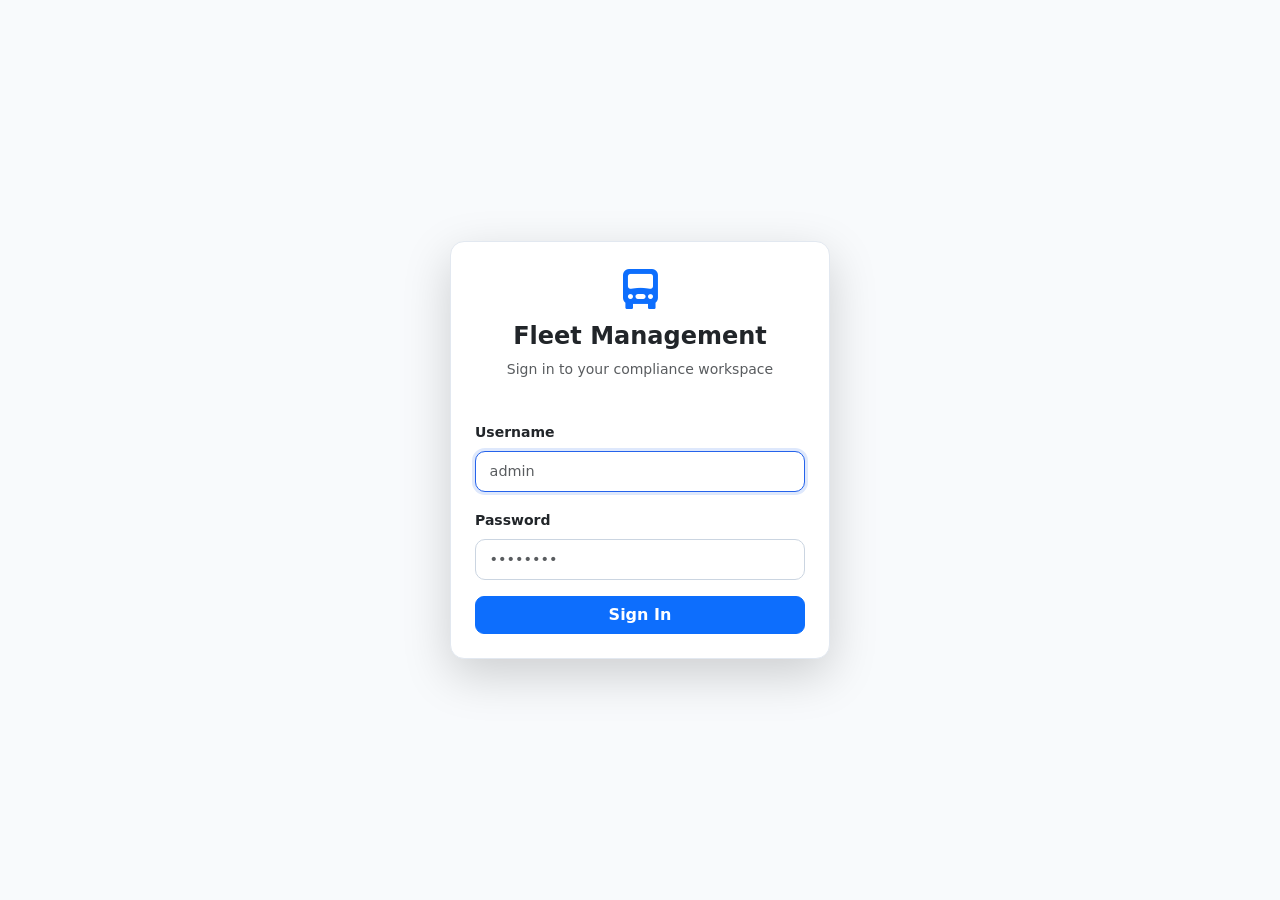
==== customers.html @ b3a47604 "update" ====
<!DOCTYPE html>
<html lang="en">
<head>
  <meta charset="UTF-8" />
  <meta name="viewport" content="width=device-width, initial-scale=1.0" />
  <title>Customer Directory - FleetERP</title>
  
  <!-- Bootstrap 5 CSS -->
  <link href="https://cdn.jsdelivr.net/npm/bootstrap@5.3.3/dist/css/bootstrap.min.css" rel="stylesheet" />
  <!-- Bootstrap Icons -->
  <link rel="stylesheet" href="https://cdn.jsdelivr.net/npm/bootstrap-icons@1.11.3/font/bootstrap-icons.min.css" />
  <!-- DataTables Bootstrap 5 CSS -->
  <link rel="stylesheet" href="https://cdn.datatables.net/2.1.8/css/dataTables.bootstrap5.min.css" />
  <!-- Global CSS -->
  <link rel="stylesheet" href="css/style.css" />
  <!-- Dedicated Customer Module CSS -->
  <link rel="stylesheet" href="css/customers.css" />
</head>
<body class="bg-light">

  <!-- Toast Notification Container -->
  <div class="toast-container position-fixed bottom-0 end-0 p-3" style="z-index: 1100;">
    <div id="liveToast" class="toast align-items-center text-white border-0" role="alert" aria-live="assertive" aria-atomic="true">
      <div class="d-flex">
        <div class="toast-body" id="toastMessage"></div>
        <button type="button" class="btn-close btn-close-white me-2 m-auto" data-bs-dismiss="toast" aria-label="Close"></button>
      </div>
    </div>
  </div>

  <!-- Top Navigation Bar -->
  <nav class="navbar navbar-expand-lg navbar-dark bg-dark sticky-top shadow-sm px-3">
    <div class="container-fluid">
      <a class="navbar-brand fw-bold d-flex align-items-center" href="dashboard.html">
        <i class="bi bi-truck text-primary fs-4 me-2"></i>FleetERP
      </a>
      
      <button class="navbar-toggler" type="button" data-bs-toggle="collapse" data-bs-target="#topNav" aria-controls="topNav" aria-expanded="false" aria-label="Toggle navigation">
        <span class="navbar-toggler-icon"></span>
      </button>

      <div class="collapse navbar-collapse" id="topNav">
        <ul class="navbar-nav me-auto mb-2 mb-lg-0 ms-lg-3 gap-lg-2">
          <li class="nav-item">
            <a class="nav-link" href="dashboard.html"><i class="bi bi-grid-1x2-fill me-1"></i> Dashboard</a>
          </li>
          <li class="nav-item">
            <a class="nav-link active" href="customers.html"><i class="bi bi-people-fill me-1"></i> Customers</a>
          </li>
          <li class="nav-item">
            <a class="nav-link" href="vehicles.html"><i class="bi bi-truck me-1"></i> Vehicles</a>
          </li>
          <li class="nav-item">
            <a class="nav-link" href="reports.html"><i class="bi bi-file-earmark-bar-graph me-1"></i> Reports</a>
          </li>
          <li class="nav-item">
            <a class="nav-link" href="print.html"><i class="bi bi-printer me-1"></i> Print</a>
          </li>
        </ul>

        <div class="d-flex align-items-center gap-3">
          <span class="text-white-50 small"><i class="bi bi-person-circle me-1"></i><span id="userDisplay">admin</span></span>
          <button class="btn btn-outline-danger btn-sm" onclick="Auth.logout()"><i class="bi bi-box-arrow-right me-1"></i>Logout</button>
        </div>
      </div>
    </div>
  </nav>

  <!-- Main Workspace -->
  <main class="container-fluid py-4 px-4">
    
    <!-- Header with Quick Refresh Spinner -->
    <div class="d-flex justify-content-between align-items-center mb-4">
      <div>
        <h4 class="fw-bold mb-0">Customer Directory</h4>
        <small class="text-muted">Manage corporate fleet accounts, contact channels, and real-time document compliance</small>
      </div>
      <div class="d-flex gap-2">
        <button id="btnRefresh" class="btn btn-outline-secondary btn-sm" onclick="CustomerController.load()" title="Reload table data">
          <i id="refreshIcon" class="bi bi-arrow-clockwise"></i>
        </button>
        <button class="btn btn-primary btn-sm" onclick="CustomerController.openModal()">
          <i class="bi bi-person-plus-fill me-1"></i> Add Customer
        </button>
      </div>
    </div>

    <!-- Filter Toolbar -->
    <div class="card border-0 customer-card-shadow mb-4">
      <div class="card-body">
        <div class="row align-items-center g-2">
          <div class="col-md-3">
            <label class="form-label small fw-semibold text-muted mb-1">Filter by Compliance Health</label>
          </div>
          <div class="col-md-5">
            <select id="healthFilter" class="form-select" onchange="CustomerController.applyHealthFilter()">
              <option value="">All Health Conditions</option>
              <option value="EXPIRED">Action Required (Expired Docs)</option>
              <option value="URGENT">Attention (Due &le; 30 Days)</option>
              <option value="HEALTHY">All Compliances Valid</option>
              <option value="NO_FLEET">No Vehicles Linked</option>
            </select>
          </div>
        </div>
      </div>
    </div>

    <!-- Customers DataTable Container -->
    <div class="card border-0 customer-card-shadow p-3">
      <div class="table-responsive">
        <table id="customerDataTable" class="table table-hover align-middle mb-0 w-100">
          <thead class="table-dark small">
            <tr>
              <th scope="col">ID</th>
              <th scope="col">Customer Name</th>
              <th scope="col">Contact Details</th>
              <th scope="col">Address & Remarks</th>
              <th scope="col">Fleet Size</th>
              <th scope="col">Health Status</th>
              <th scope="col">Account</th>
              <th scope="col" class="text-end">Actions</th>
            </tr>
          </thead>
          <tbody id="customerTableBody" class="small">
            <!-- Dynamically injected with skeleton loader or DataTables rows -->
          </tbody>
        </table>
      </div>
    </div>

  </main>

  <!-- Modal: Add / Edit Customer -->
  <div class="modal fade" id="customerModal" tabindex="-1" aria-hidden="true" data-bs-backdrop="static">
    <div class="modal-dialog modal-dialog-centered">
      <div class="modal-content border-0 shadow">
        <div class="modal-header bg-dark text-white">
          <h6 class="modal-title fw-bold" id="customerModalTitle">Customer Profile</h6>
          <button type="button" class="btn-close btn-close-white" data-bs-dismiss="modal"></button>
        </div>
        <form id="customerForm" onsubmit="event.preventDefault(); CustomerController.save();">
          <div class="modal-body row g-3">
            <input type="hidden" id="cust_id" />
            
            <div class="col-12">
              <label class="form-label small fw-semibold">Customer / Business Name <span class="text-danger">*</span></label>
              <input type="text" id="cust_name" class="form-control" placeholder="e.g. Kavitha Transport Logistics" required />
            </div>

            <div class="col-md-4">
              <label class="form-label small fw-semibold">Mobile 1 (Primary) <span class="text-danger">*</span></label>
              <input type="tel" id="cust_mobile" class="form-control" maxlength="10" placeholder="10 Digits" required />
            </div>

            <div class="col-md-4">
              <label class="form-label small fw-semibold">Mobile 2</label>
              <input type="tel" id="cust_mobile_2" class="form-control" maxlength="10" placeholder="Optional" />
            </div>

            <div class="col-md-4">
              <label class="form-label small fw-semibold">Mobile 3</label>
              <input type="tel" id="cust_mobile_3" class="form-control" maxlength="10" placeholder="Optional" />
            </div>

            <div class="col-12">
              <label class="form-label small fw-semibold">Address</label>
              <textarea id="cust_address" class="form-control" rows="2" placeholder="Premises, street, locality, district..."></textarea>
            </div>

            <div class="col-md-8">
              <label class="form-label small fw-semibold">Remarks</label>
              <input type="text" id="cust_remarks" class="form-control" placeholder="e.g. Bulk interstate operator" />
            </div>

            <div class="col-md-4">
              <label class="form-label small fw-semibold">Status</label>
              <select id="cust_status" class="form-select">
                <option value="active">Active</option>
                <option value="inactive">Inactive</option>
              </select>
            </div>
          </div>
          <div class="modal-footer bg-light">
            <button type="button" class="btn btn-secondary btn-sm" data-bs-dismiss="modal">Cancel</button>
            <button type="submit" id="btnSaveCustomer" class="btn btn-primary btn-sm">
              <span id="saveBtnSpinner" class="spinner-border spinner-border-sm me-1 d-none"></span>
              <span id="saveBtnText">Save Customer</span>
            </button>
          </div>
        </form>
      </div>
    </div>
  </div>

  <!-- Modal: View Customer Fleet -->
  <div class="modal fade" id="customerFleetModal" tabindex="-1" aria-hidden="true">
    <div class="modal-dialog modal-xl modal-dialog-centered">
      <div class="modal-content border-0 shadow">
        <div class="modal-header bg-dark text-white">
          <div>
            <h6 class="modal-title fw-bold" id="fleetModalCustomerName">Customer Fleet</h6>
            <small class="text-white-50" id="fleetModalCustomerId"></small>
          </div>
          <button type="button" class="btn-close btn-close-white" data-bs-dismiss="modal"></button>
        </div>
        <div class="modal-body p-0">
          <div class="table-responsive fleet-modal-scrollable">
            <table class="table table-hover align-middle mb-0">
              <thead class="table-light small">
                <tr>
                  <th>Reg. Number</th>
                  <th>Category</th>
                  <th>Insurance</th>
                  <th>Fitness Cert (FC)</th>
                  <th>PUC Expiry</th>
                  <th>Road Tax Due</th>
                  <th>Permit Expiry</th>
                  <th>National Permit</th>
                  <th>Status</th>
                </tr>
              </thead>
              <tbody id="fleetModalRows" class="small"></tbody>
            </table>
          </div>
        </div>
        <div class="modal-footer bg-light">
          <button type="button" class="btn btn-secondary btn-sm" data-bs-dismiss="modal">Close</button>
        </div>
      </div>
    </div>
  </div>

  <!-- Script Assets -->
  <script src="https://code.jquery.com/jquery-3.7.1.min.js"></script>
  <script src="https://cdn.datatables.net/2.1.8/js/dataTables.min.js"></script>
  <script src="https://cdn.datatables.net/2.1.8/js/dataTables.bootstrap5.min.js"></script>
  <script src="https://cdn.jsdelivr.net/npm/bootstrap@5.3.3/dist/js/bootstrap.bundle.min.js"></script>

  <!-- App Modules -->
  <script src="js/auth.js"></script>
  <script src="js/api.js"></script>
  <script src="js/customers.js"></script>
</body>
</html>
---- css/style.css ----
/* --- Global Body & Background --- */
body.bg-light {
  background-color: #f8fafc !important;
  color: #1e293b;
  font-family: system-ui, -apple-system, "Segoe UI", Roboto, sans-serif;
  min-height: 100vh;
}

/* --- Top Navigation Bar --- */
.navbar-dark.bg-dark {
  background-color: #0f172a !important;
  border-bottom: 1px solid #334155;
  box-shadow: 0 2px 6px rgba(0, 0, 0, 0.08);
}

.navbar-brand {
  letter-spacing: 0.03em;
  font-weight: 700;
}

.nav-link {
  font-weight: 500;
  color: #94a3b8 !important;
  border-radius: 10px; /* Rounded pill-like nav item */
  padding: 0.45rem 0.95rem !important;
  transition: color 0.15s ease, background-color 0.15s ease;
}

.nav-link:hover {
  color: #f8fafc !important;
  background-color: #1e293b;
}

.nav-link.active {
  color: #ffffff !important;
  background-color: #2563eb !important;
}

/* --- Rounded Cards --- */
.card {
  background-color: #ffffff !important;
  border: 1px solid #e2e8f0 !important;
  border-radius: 14px !important; /* Soft curved corners */
  box-shadow: 0 2px 6px rgba(0, 0, 0, 0.04);
}

/* --- Rounded Form Inputs & Selects --- */
.form-control,
.form-select {
  background-color: #ffffff !important;
  border: 1px solid #cbd5e1 !important;
  border-radius: 10px !important; /* Rounded inputs */
  color: #0f172a;
  font-size: 0.9rem;
  padding: 0.55rem 0.85rem;
}

.form-control:focus,
.form-select:focus {
  border-color: #2563eb !important;
  box-shadow: 0 0 0 3px rgba(37, 99, 235, 0.15) !important;
}

/* Input group rounding fix */
.input-group > :first-child {
  border-top-left-radius: 10px !important;
  border-bottom-left-radius: 10px !important;
}

.input-group > :last-child {
  border-top-right-radius: 10px !important;
  border-bottom-right-radius: 10px !important;
}

/* --- Buttons --- */
.btn {
  border-radius: 9px !important; /* Rounded buttons */
  font-weight: 500;
}

.btn-sm {
  border-radius: 8px !important;
}

/* --- Status Badges (Full Capsule / Pill shape) --- */
.badge-expired {
  background-color: #fee2e2 !important;
  color: #b91c1c !important;
  border: 1px solid #fca5a5;
  border-radius: 50px !important;
  padding: 0.35rem 0.75rem;
  font-weight: 600;
}

.badge-urgent {
  background-color: #fef3c7 !important;
  color: #b45309 !important;
  border: 1px solid #fcd34d;
  border-radius: 50px !important;
  padding: 0.35rem 0.75rem;
  font-weight: 600;
}

.badge-valid {
  background-color: #dcfce7 !important;
  color: #15803d !important;
  border: 1px solid #86efac;
  border-radius: 50px !important;
  padding: 0.35rem 0.75rem;
  font-weight: 600;
}

/* --- Rounded Modal Dialog --- */
.modal-content {
  background-color: #ffffff !important;
  border: 1px solid #cbd5e1 !important;
  border-radius: 16px !important; /* Smooth curved modal */
  overflow: hidden;
  box-shadow: 0 12px 30px rgba(0, 0, 0, 0.12);
}

.modal-header.bg-dark {
  background-color: #0f172a !important;
  border-bottom: 1px solid #334155;
  border-top-left-radius: 15px;
  border-top-right-radius: 15px;
}

.modal-footer.bg-light {
  background-color: #f8fafc !important;
  border-top: 1px solid #e2e8f0;
  border-bottom-left-radius: 15px;
  border-bottom-right-radius: 15px;
}

/* --- Rounded Toast Notifications --- */
.toast {
  border-radius: 12px !important;
  box-shadow: 0 6px 20px rgba(0, 0, 0, 0.15);
}
---- css/customers.css ----
/* Layout & Container */
.customer-container {
  max-width: 1560px;
  margin: 0 auto;
  font-family: -apple-system, BlinkMacSystemFont, "Segoe UI", Roboto, "Helvetica Neue", Arial, sans-serif;
  color: #0f172a;
}

/* Card Surface */
.clean-card {
  background: #ffffff;
  border: 1px solid #cbd5e1;
  border-radius: 12px;
  box-shadow: 0 2px 6px rgba(0, 0, 0, 0.03);
}

.table-wrapper {
  border: 1px solid #cbd5e1;
  border-radius: 10px;
  background-color: #ffffff;
  overflow-x: auto;
}

/* Table Design */
table.dataTable {
  border-collapse: collapse !important;
  width: 100% !important;
  margin: 0 !important;
}

table.dataTable thead th {
  background: #0f172a !important;
  color: #ffffff !important;
  font-weight: 800;
  font-size: 0.8rem;
  text-transform: uppercase;
  letter-spacing: 0.05em;
  padding: 12px 14px !important;
  border: none !important;
  white-space: nowrap;
}

table.dataTable tbody td {
  padding: 12px 14px !important;
  vertical-align: middle;
  border-bottom: 1px solid #e2e8f0;
  font-size: 0.85rem;
}

table.dataTable tbody tr:hover td {
  background-color: #f8fafc !important;
}

/* Customer Badges & Typography */
.customer-id-pill {
  font-family: monospace;
  font-weight: 800;
  font-size: 0.85rem;
  color: #0369a1;
  background-color: #f0f9ff;
  border: 1px solid #bae6fd;
  padding: 2px 7px;
  border-radius: 6px;
  display: inline-block;
}

.customer-name-title {
  font-weight: 800;
  color: #0f172a;
  font-size: 0.92rem;
}

.phone-link {
  color: #334155;
  text-decoration: none;
  font-weight: 600;
  font-family: monospace;
  font-size: 0.85rem;
}

.phone-link:hover {
  color: #0284c7;
  text-decoration: underline;
}

.status-badge {
  font-size: 0.68rem;
  font-weight: 800;
  padding: 3px 8px;
  border-radius: 20px;
  letter-spacing: 0.04em;
  text-transform: uppercase;
  display: inline-block;
}

.status-badge.active {
  background-color: #dcfce7;
  color: #15803d;
  border: 1px solid #86efac;
}

.status-badge.inactive {
  background-color: #f1f5f9;
  color: #64748b;
  border: 1px solid #cbd5e1;
}

/* Action Controls */
.btn-clean-action {
  width: 32px;
  height: 32px;
  display: inline-flex;
  align-items: center;
  justify-content: center;
  border: 1px solid #cbd5e1;
  border-radius: 6px;
  background-color: #ffffff;
  color: #334155;
  transition: all 0.15s ease;
}

.btn-clean-action.edit:hover { color: #0284c7; border-color: #0284c7; background-color: #f0f9ff; }
.btn-clean-action.delete:hover { color: #dc2626; border-color: #dc2626; background-color: #fef2f2; }

/* =========================================================
   CLEAN DATATABLES CONTROLS & PAGINATION STYLES
   ========================================================= */
/* Top Header Controls */
.dataTables_wrapper .dataTables_length,
.dataTables_wrapper .dataTables_filter {
  margin-bottom: 12px;
}

.dataTables_wrapper .dataTables_length label,
.dataTables_wrapper .dataTables_filter label {
  font-weight: 700;
  font-size: 0.82rem;
  color: #475569;
}

.dataTables_wrapper .dataTables_length select {
  border: 1px solid #cbd5e1;
  border-radius: 6px;
  padding: 4px 8px;
  font-size: 0.825rem;
  outline: none;
  background-color: #ffffff;
}

.dataTables_wrapper .dataTables_filter input {
  border: 1px solid #cbd5e1;
  border-radius: 6px;
  padding: 5px 10px;
  font-size: 0.825rem;
  outline: none;
  background-color: #ffffff;
  margin-left: 6px;
}

.dataTables_wrapper .dataTables_filter input:focus,
.dataTables_wrapper .dataTables_length select:focus {
  border-color: #0284c7;
  box-shadow: 0 0 0 2px rgba(2, 132, 199, 0.15);
}

/* Bottom Pagination & Counter Alignments */
.dataTables_wrapper .dataTables_info {
  font-weight: 600;
  font-size: 0.8rem;
  color: #64748b;
  padding-top: 14px !important;
}

.dataTables_wrapper .dataTables_paginate {
  padding-top: 12px !important;
}

.pagination {
  gap: 4px;
  margin-bottom: 0;
}

.page-item .page-link {
  border: 1px solid #cbd5e1;
  background-color: #ffffff;
  color: #1e293b;
  font-weight: 700;
  font-size: 0.8rem;
  border-radius: 6px !important;
  padding: 5px 10px;
  transition: all 0.15s ease;
}

.page-item .page-link:hover {
  background-color: #f1f5f9;
  border-color: #94a3b8;
  color: #0f172a;
}

.page-item.active .page-link {
  background-color: #0f172a !important;
  border-color: #0f172a !important;
  color: #ffffff !important;
}

.page-item.disabled .page-link {
  background-color: #f8fafc;
  color: #94a3b8;
  border-color: #e2e8f0;
}
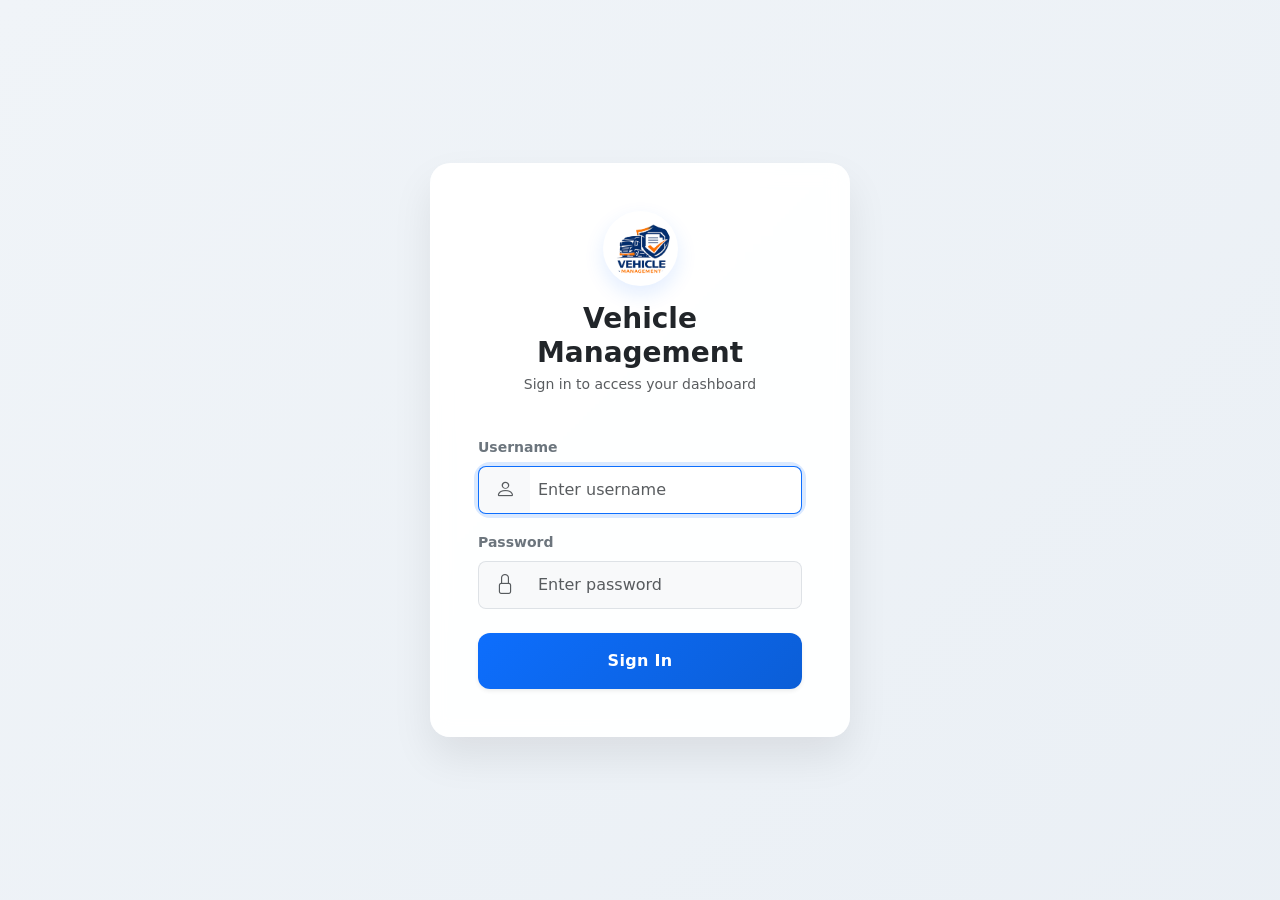
==== commit 3119255e: "update" ====
--- a/customers.html
+++ b/customers.html
@@ -3,7 +3,10 @@
 <head>
   <meta charset="UTF-8" />
   <meta name="viewport" content="width=device-width, initial-scale=1.0" />
-  <title>Customer Directory - FleetERP</title>
+  <title>Customers - Fleet Management</title>
+  
+  <!-- Favicon -->
+  <link rel="icon" type="image/png" href="images/favicon.png" />
   
   <!-- Bootstrap 5 CSS -->
   <link href="https://cdn.jsdelivr.net/npm/bootstrap@5.3.3/dist/css/bootstrap.min.css" rel="stylesheet" />
@@ -20,109 +23,124 @@
 
   <!-- Toast Notification Container -->
   <div class="toast-container position-fixed bottom-0 end-0 p-3" style="z-index: 1100;">
-    <div id="liveToast" class="toast align-items-center text-white border-0" role="alert" aria-live="assertive" aria-atomic="true">
+    <div id="liveToast" class="toast align-items-center text-white border-0 shadow-lg rounded-3" role="alert" aria-live="assertive" aria-atomic="true">
       <div class="d-flex">
-        <div class="toast-body" id="toastMessage"></div>
+        <div class="toast-body py-3 px-3 fw-medium" id="toastMessage"></div>
         <button type="button" class="btn-close btn-close-white me-2 m-auto" data-bs-dismiss="toast" aria-label="Close"></button>
       </div>
     </div>
   </div>
 
-  <!-- Top Navigation Bar -->
-  <nav class="navbar navbar-expand-lg navbar-dark bg-dark sticky-top shadow-sm px-3">
+  <!-- Modern Top Navigation Bar -->
+  <nav class="navbar navbar-expand-lg navbar-dark bg-dark sticky-top shadow-sm px-3 py-2">
     <div class="container-fluid">
-      <a class="navbar-brand fw-bold d-flex align-items-center" href="dashboard.html">
-        <i class="bi bi-truck text-primary fs-4 me-2"></i>FleetERP
+      <a class="navbar-brand fw-bold d-flex align-items-center gap-2" href="dashboard.html">
+        <img src="images/logo.png" alt="Logo" width="36" height="36" class="rounded-circle bg-white p-1 shadow-sm" onerror="this.style.display='none'" />
+        <span class="tracking-tight">Fleet Management</span>
       </a>
       
-      <button class="navbar-toggler" type="button" data-bs-toggle="collapse" data-bs-target="#topNav" aria-controls="topNav" aria-expanded="false" aria-label="Toggle navigation">
+      <button class="navbar-toggler border-0 shadow-none" type="button" data-bs-toggle="collapse" data-bs-target="#topNav" aria-controls="topNav" aria-expanded="false" aria-label="Toggle navigation">
         <span class="navbar-toggler-icon"></span>
       </button>
 
       <div class="collapse navbar-collapse" id="topNav">
-        <ul class="navbar-nav me-auto mb-2 mb-lg-0 ms-lg-3 gap-lg-2">
-          <li class="nav-item">
-            <a class="nav-link" href="dashboard.html"><i class="bi bi-grid-1x2-fill me-1"></i> Dashboard</a>
-          </li>
-          <li class="nav-item">
-            <a class="nav-link active" href="customers.html"><i class="bi bi-people-fill me-1"></i> Customers</a>
-          </li>
-          <li class="nav-item">
-            <a class="nav-link" href="vehicles.html"><i class="bi bi-truck me-1"></i> Vehicles</a>
-          </li>
-          <li class="nav-item">
-            <a class="nav-link" href="reports.html"><i class="bi bi-file-earmark-bar-graph me-1"></i> Reports</a>
-          </li>
-          <li class="nav-item">
-            <a class="nav-link" href="print.html"><i class="bi bi-printer me-1"></i> Print</a>
+        <ul class="navbar-nav me-auto mb-2 mb-lg-0 ms-lg-4 gap-lg-2">
+          <li class="nav-item">
+            <a class="nav-link px-3 rounded-pill" href="dashboard.html"><i class="bi bi-grid-1x2-fill me-1"></i> Dashboard</a>
+          </li>
+          <li class="nav-item">
+            <a class="nav-link active px-3 rounded-pill bg-primary bg-opacity-25 text-white" href="customers.html"><i class="bi bi-people-fill me-1"></i> Customers</a>
+          </li>
+          <li class="nav-item">
+            <a class="nav-link px-3 rounded-pill" href="vehicles.html"><i class="bi bi-truck me-1"></i> Vehicles</a>
+          </li>
+          <li class="nav-item">
+            <a class="nav-link px-3 rounded-pill" href="reports.html"><i class="bi bi-file-earmark-bar-graph me-1"></i> Reports</a>
+          </li>
+          <li class="nav-item">
+            <a class="nav-link px-3 rounded-pill" href="print.html"><i class="bi bi-printer me-1"></i> Print</a>
           </li>
         </ul>
 
-        <div class="d-flex align-items-center gap-3">
-          <span class="text-white-50 small"><i class="bi bi-person-circle me-1"></i><span id="userDisplay">admin</span></span>
-          <button class="btn btn-outline-danger btn-sm" onclick="Auth.logout()"><i class="bi bi-box-arrow-right me-1"></i>Logout</button>
+        <div class="d-flex align-items-center gap-3 pt-2 pt-lg-0 border-top border-secondary border-opacity-25 border-top-lg-0">
+          <span class="text-white-50 small"><i class="bi bi-person-circle me-1"></i><span id="userDisplay" class="text-white fw-semibold">admin</span></span>
+          <button class="btn btn-outline-danger btn-sm rounded-pill px-3" onclick="Auth.logout()"><i class="bi bi-box-arrow-right me-1"></i>Logout</button>
         </div>
       </div>
     </div>
   </nav>
 
-  <!-- Main Workspace -->
-  <main class="container-fluid py-4 px-4">
+  <!-- Main Workspace Container -->
+  <main class="container-fluid py-4 px-3 px-md-4">
     
-    <!-- Header with Quick Refresh Spinner -->
-    <div class="d-flex justify-content-between align-items-center mb-4">
+    <!-- Page Header & Action Buttons -->
+    <div class="d-flex flex-column flex-sm-row justify-content-between align-items-sm-center gap-3 mb-4">
       <div>
-        <h4 class="fw-bold mb-0">Customer Directory</h4>
-        <small class="text-muted">Manage corporate fleet accounts, contact channels, and real-time document compliance</small>
-      </div>
+        <h3 class="fw-bold text-dark mb-1">Customer List</h3>
+        </div>
+        <div >
+            <div class="card border-0 customer-card-shadow mb-4">
+      <div class="card-body py-3 px-4">
+        <div class="d-flex flex-wrap align-items-center gap-2">
+          <span class="small fw-bold text-secondary me-2"><i class="bi bi-funnel text-primary me-1"></i>Filter By:</span>
+          
+          <button type="button" class="btn btn-sm btn-dark rounded-pill px-3 filter-pill active" onclick="CustomerController.setFilter('health', '', this)">
+            All Status
+          </button>
+          <button type="button" class="btn btn-sm btn-outline-danger rounded-pill px-3 filter-pill" onclick="CustomerController.setFilter('health', 'EXPIRED', this)">
+            <i class="bi bi-exclamation-circle me-1"></i>Expired
+          </button>
+          <button type="button" class="btn btn-sm btn-outline-warning rounded-pill px-3 filter-pill text-dark" onclick="CustomerController.setFilter('health', 'URGENT', this)">
+            <i class="bi bi-clock me-1"></i>Due Soon
+          </button>
+          <button type="button" class="btn btn-sm btn-outline-success rounded-pill px-3 filter-pill" onclick="CustomerController.setFilter('health', 'HEALTHY', this)">
+            <i class="bi bi-check-circle me-1"></i>Valid
+          </button>
+
+          <div class="vr mx-2 text-muted opacity-25 d-none d-md-block"></div>
+
+          <button type="button" class="btn btn-sm btn-outline-secondary rounded-pill px-3 filter-pill" onclick="CustomerController.setFilter('account', 'active', this)">
+            Active Only
+          </button>
+          <button type="button" class="btn btn-sm btn-outline-secondary rounded-pill px-3 filter-pill" onclick="CustomerController.setFilter('account', 'inactive', this)">
+            Inactive Only
+          </button>
+        </div>
+      </div>
+    </div>
+    </div>
+        
       <div class="d-flex gap-2">
-        <button id="btnRefresh" class="btn btn-outline-secondary btn-sm" onclick="CustomerController.load()" title="Reload table data">
-          <i id="refreshIcon" class="bi bi-arrow-clockwise"></i>
+        <button id="btnRefresh" class="btn btn-outline-secondary btn-sm px-3 rounded-pill bg-white shadow-sm" onclick="CustomerController.load()" title="Reload list">
+          <i id="refreshIcon" class="bi bi-arrow-clockwise me-1"></i> Refresh
         </button>
-        <button class="btn btn-primary btn-sm" onclick="CustomerController.openModal()">
+        <button class="btn btn-primary btn-sm px-3 rounded-pill shadow-sm" onclick="CustomerController.openModal()">
           <i class="bi bi-person-plus-fill me-1"></i> Add Customer
         </button>
       </div>
     </div>
 
-    <!-- Filter Toolbar -->
-    <div class="card border-0 customer-card-shadow mb-4">
-      <div class="card-body">
-        <div class="row align-items-center g-2">
-          <div class="col-md-3">
-            <label class="form-label small fw-semibold text-muted mb-1">Filter by Compliance Health</label>
-          </div>
-          <div class="col-md-5">
-            <select id="healthFilter" class="form-select" onchange="CustomerController.applyHealthFilter()">
-              <option value="">All Health Conditions</option>
-              <option value="EXPIRED">Action Required (Expired Docs)</option>
-              <option value="URGENT">Attention (Due &le; 30 Days)</option>
-              <option value="HEALTHY">All Compliances Valid</option>
-              <option value="NO_FLEET">No Vehicles Linked</option>
-            </select>
-          </div>
-        </div>
-      </div>
-    </div>
-
-    <!-- Customers DataTable Container -->
-    <div class="card border-0 customer-card-shadow p-3">
+    <!-- Modern Pill Filter Toolbar Card -->
+  
+
+    <!-- Customers Data Table Container Card -->
+    <div class="card border-0 customer-card-shadow p-3 p-md-4">
       <div class="table-responsive">
-        <table id="customerDataTable" class="table table-hover align-middle mb-0 w-100">
-          <thead class="table-dark small">
+        <table id="customerDataTable" class="table table-hover align-middle mb-0 w-100" style="cursor: pointer;">
+          <thead class="table-light text-secondary small uppercase fw-bold border-bottom">
             <tr>
-              <th scope="col">ID</th>
-              <th scope="col">Customer Name</th>
-              <th scope="col">Contact Details</th>
-              <th scope="col">Address & Remarks</th>
-              <th scope="col">Fleet Size</th>
-              <th scope="col">Health Status</th>
-              <th scope="col">Account</th>
-              <th scope="col" class="text-end">Actions</th>
+              <th scope="col" class="d-none">ID</th>
+              <th scope="col" class="py-3">Customer Name</th>
+              <th scope="col" class="py-3">Phone & WhatsApp</th>
+              <th scope="col" class="py-3">Address & Notes</th>
+              <th scope="col" class="py-3 text-center">Vehicles</th>
+              <th scope="col" class="py-3">Document Status</th>
+              <th scope="col" class="py-3">Account State</th>
+              <th scope="col" class="py-3 text-end">Actions</th>
             </tr>
           </thead>
-          <tbody id="customerTableBody" class="small">
-            <!-- Dynamically injected with skeleton loader or DataTables rows -->
+          <tbody id="customerTableBody" class="small text-secondary">
+            <!-- Dynamically populated -->
           </tbody>
         </table>
       </div>
@@ -132,57 +150,57 @@
 
   <!-- Modal: Add / Edit Customer -->
   <div class="modal fade" id="customerModal" tabindex="-1" aria-hidden="true" data-bs-backdrop="static">
-    <div class="modal-dialog modal-dialog-centered">
-      <div class="modal-content border-0 shadow">
-        <div class="modal-header bg-dark text-white">
-          <h6 class="modal-title fw-bold" id="customerModalTitle">Customer Profile</h6>
-          <button type="button" class="btn-close btn-close-white" data-bs-dismiss="modal"></button>
+    <div class="modal-dialog modal-dialog-centered modal-dialog-scrollable">
+      <div class="modal-content border-0 shadow-lg">
+        <div class="modal-header bg-dark text-white px-4 py-3">
+          <h5 class="modal-title fw-bold fs-6" id="customerModalTitle">Customer Details</h5>
+          <button type="button" class="btn-close btn-close-white shadow-none" data-bs-dismiss="modal"></button>
         </div>
         <form id="customerForm" onsubmit="event.preventDefault(); CustomerController.save();">
-          <div class="modal-body row g-3">
+          <div class="modal-body p-4 row g-3">
             <input type="hidden" id="cust_id" />
             
             <div class="col-12">
-              <label class="form-label small fw-semibold">Customer / Business Name <span class="text-danger">*</span></label>
-              <input type="text" id="cust_name" class="form-control" placeholder="e.g. Kavitha Transport Logistics" required />
-            </div>
-
-            <div class="col-md-4">
-              <label class="form-label small fw-semibold">Mobile 1 (Primary) <span class="text-danger">*</span></label>
+              <label class="form-label small fw-bold text-secondary">Customer / Business Name <span class="text-danger">*</span></label>
+              <input type="text" id="cust_name" class="form-control" placeholder="e.g. Kumar Transport" required />
+            </div>
+
+            <div class="col-md-4">
+              <label class="form-label small fw-bold text-secondary">Primary Phone <span class="text-danger">*</span></label>
               <input type="tel" id="cust_mobile" class="form-control" maxlength="10" placeholder="10 Digits" required />
             </div>
 
             <div class="col-md-4">
-              <label class="form-label small fw-semibold">Mobile 2</label>
+              <label class="form-label small fw-bold text-secondary">Extra Phone 2</label>
               <input type="tel" id="cust_mobile_2" class="form-control" maxlength="10" placeholder="Optional" />
             </div>
 
             <div class="col-md-4">
-              <label class="form-label small fw-semibold">Mobile 3</label>
+              <label class="form-label small fw-bold text-secondary">Extra Phone 3</label>
               <input type="tel" id="cust_mobile_3" class="form-control" maxlength="10" placeholder="Optional" />
             </div>
 
             <div class="col-12">
-              <label class="form-label small fw-semibold">Address</label>
-              <textarea id="cust_address" class="form-control" rows="2" placeholder="Premises, street, locality, district..."></textarea>
+              <label class="form-label small fw-bold text-secondary">Address</label>
+              <textarea id="cust_address" class="form-control" rows="2" placeholder="Street, City, Area..."></textarea>
             </div>
 
             <div class="col-md-8">
-              <label class="form-label small fw-semibold">Remarks</label>
-              <input type="text" id="cust_remarks" class="form-control" placeholder="e.g. Bulk interstate operator" />
-            </div>
-
-            <div class="col-md-4">
-              <label class="form-label small fw-semibold">Status</label>
+              <label class="form-label small fw-bold text-secondary">Notes / Remarks</label>
+              <input type="text" id="cust_remarks" class="form-control" placeholder="e.g. Regular client" />
+            </div>
+
+            <div class="col-md-4">
+              <label class="form-label small fw-bold text-secondary">Account State</label>
               <select id="cust_status" class="form-select">
                 <option value="active">Active</option>
                 <option value="inactive">Inactive</option>
               </select>
             </div>
           </div>
-          <div class="modal-footer bg-light">
-            <button type="button" class="btn btn-secondary btn-sm" data-bs-dismiss="modal">Cancel</button>
-            <button type="submit" id="btnSaveCustomer" class="btn btn-primary btn-sm">
+          <div class="modal-footer bg-light px-4 py-3">
+            <button type="button" class="btn btn-outline-secondary btn-sm rounded-pill px-4" data-bs-dismiss="modal">Cancel</button>
+            <button type="submit" id="btnSaveCustomer" class="btn btn-primary btn-sm rounded-pill px-4 shadow-sm">
               <span id="saveBtnSpinner" class="spinner-border spinner-border-sm me-1 d-none"></span>
               <span id="saveBtnText">Save Customer</span>
             </button>
@@ -192,39 +210,39 @@
     </div>
   </div>
 
-  <!-- Modal: View Customer Fleet -->
+  <!-- Modal: View Customer Vehicles -->
   <div class="modal fade" id="customerFleetModal" tabindex="-1" aria-hidden="true">
-    <div class="modal-dialog modal-xl modal-dialog-centered">
-      <div class="modal-content border-0 shadow">
-        <div class="modal-header bg-dark text-white">
+    <div class="modal-dialog modal-xl modal-dialog-centered modal-dialog-scrollable">
+      <div class="modal-content border-0 shadow-lg">
+        <div class="modal-header bg-dark text-white px-4 py-3">
           <div>
-            <h6 class="modal-title fw-bold" id="fleetModalCustomerName">Customer Fleet</h6>
+            <h5 class="modal-title fw-bold fs-6" id="fleetModalCustomerName">Customer Vehicles</h5>
             <small class="text-white-50" id="fleetModalCustomerId"></small>
           </div>
-          <button type="button" class="btn-close btn-close-white" data-bs-dismiss="modal"></button>
+          <button type="button" class="btn-close btn-close-white shadow-none" data-bs-dismiss="modal"></button>
         </div>
         <div class="modal-body p-0">
           <div class="table-responsive fleet-modal-scrollable">
             <table class="table table-hover align-middle mb-0">
-              <thead class="table-light small">
+              <thead class="table-light text-secondary small uppercase fw-bold">
                 <tr>
-                  <th>Reg. Number</th>
-                  <th>Category</th>
-                  <th>Insurance</th>
-                  <th>Fitness Cert (FC)</th>
-                  <th>PUC Expiry</th>
-                  <th>Road Tax Due</th>
-                  <th>Permit Expiry</th>
-                  <th>National Permit</th>
-                  <th>Status</th>
+                  <th class="py-3 ps-3">Vehicle Number</th>
+                  <th class="py-3">Category</th>
+                  <th class="py-3">Insurance</th>
+                  <th class="py-3">Fitness (FC)</th>
+                  <th class="py-3">PUC</th>
+                  <th class="py-3">Road Tax</th>
+                  <th class="py-3">Permit</th>
+                  <th class="py-3">National Permit</th>
+                  <th class="py-3 pe-3">Document Status</th>
                 </tr>
               </thead>
-              <tbody id="fleetModalRows" class="small"></tbody>
+              <tbody id="fleetModalRows" class="small text-secondary"></tbody>
             </table>
           </div>
         </div>
-        <div class="modal-footer bg-light">
-          <button type="button" class="btn btn-secondary btn-sm" data-bs-dismiss="modal">Close</button>
+        <div class="modal-footer bg-light px-4 py-3">
+          <button type="button" class="btn btn-secondary btn-sm rounded-pill px-4" data-bs-dismiss="modal">Close</button>
         </div>
       </div>
     </div>
--- a/css/customers.css
+++ b/css/customers.css
@@ -1,210 +1,235 @@
-/* Layout & Container */
-.customer-container {
-  max-width: 1560px;
-  margin: 0 auto;
-  font-family: -apple-system, BlinkMacSystemFont, "Segoe UI", Roboto, "Helvetica Neue", Arial, sans-serif;
-  color: #0f172a;
-}
-
-/* Card Surface */
-.clean-card {
-  background: #ffffff;
-  border: 1px solid #cbd5e1;
-  border-radius: 12px;
-  box-shadow: 0 2px 6px rgba(0, 0, 0, 0.03);
-}
-
-.table-wrapper {
-  border: 1px solid #cbd5e1;
-  border-radius: 10px;
-  background-color: #ffffff;
-  overflow-x: auto;
+/* ==========================================================================
+   Fleet Management - Modern Customers Stylesheet
+   ========================================================================== */
+
+:root {
+    --primary-color: #0d6efd;
+    --primary-glow: rgba(13, 110, 253, 0.15);
+    --bg-app: #f4f6f9;
+    --card-bg: #ffffff;
+    --text-main: #1e293b;
+    --text-muted: #64748b;
+    --border-color: #e2e8f0;
+    --border-radius-card: 16px;
+    --transition-smooth: all 0.25s cubic-bezier(0.16, 1, 0.3, 1);
+}
+
+/* Global Workspace Polish */
+body {
+    background-color: var(--bg-app);
+    font-family: system-ui, -apple-system, "Segoe UI", Roboto, sans-serif;
+    color: var(--text-main);
+}
+
+/* Navbar Enhancements */
+.navbar {
+    background: linear-gradient(135deg, #0f172a 0%, #1e293b 100%) !important;
+    border-bottom: 1px solid rgba(255, 255, 255, 0.1);
+}
+
+.navbar .nav-link {
+    transition: var(--transition-smooth);
+    color: rgba(255, 255, 255, 0.75) !important;
+}
+
+.navbar .nav-link:hover, .navbar .nav-link.active {
+    color: #ffffff !important;
+    background-color: rgba(255, 255, 255, 0.08);
+}
+
+/* Card Containers */
+.customer-card-shadow {
+    border-radius: var(--border-radius-card);
+    background: var(--card-bg);
+    box-shadow: 0 10px 25px -5px rgba(0, 0, 0, 0.05), 0 8px 10px -6px rgba(0, 0, 0, 0.05) !important;
+    border: 1px solid var(--border-color);
+}
+
+/* Filter Pill Buttons */
+.filter-pill {
+    font-weight: 500;
+    font-size: 0.825rem;
+    padding: 6px 16px;
+    border-radius: 50rem;
+    transition: var(--transition-smooth);
+}
+
+.filter-pill:hover {
+    transform: translateY(-1px);
+    box-shadow: 0 4px 12px rgba(0, 0, 0, 0.08);
+}
+
+/* DataTables Styling Overrides */
+.dataTables_wrapper .dataTables_filter input {
+    border-radius: 10px;
+    border: 1px solid var(--border-color);
+    padding: 6px 14px;
+    font-size: 0.9rem;
+    outline: none;
+    transition: var(--transition-smooth);
+}
+
+.dataTables_wrapper .dataTables_filter input:focus {
+    border-color: var(--primary-color);
+    box-shadow: 0 0 0 4px var(--primary-glow);
+}
+
+.dataTables_wrapper .dataTables_length select {
+    border-radius: 8px;
+    border: 1px solid var(--border-color);
+    padding: 4px 8px;
 }
 
 /* Table Design */
-table.dataTable {
-  border-collapse: collapse !important;
-  width: 100% !important;
-  margin: 0 !important;
-}
-
-table.dataTable thead th {
-  background: #0f172a !important;
-  color: #ffffff !important;
-  font-weight: 800;
-  font-size: 0.8rem;
-  text-transform: uppercase;
-  letter-spacing: 0.05em;
-  padding: 12px 14px !important;
-  border: none !important;
-  white-space: nowrap;
-}
-
-table.dataTable tbody td {
-  padding: 12px 14px !important;
-  vertical-align: middle;
-  border-bottom: 1px solid #e2e8f0;
-  font-size: 0.85rem;
-}
-
-table.dataTable tbody tr:hover td {
-  background-color: #f8fafc !important;
-}
-
-/* Customer Badges & Typography */
-.customer-id-pill {
-  font-family: monospace;
-  font-weight: 800;
-  font-size: 0.85rem;
-  color: #0369a1;
-  background-color: #f0f9ff;
-  border: 1px solid #bae6fd;
-  padding: 2px 7px;
-  border-radius: 6px;
-  display: inline-block;
-}
-
-.customer-name-title {
-  font-weight: 800;
-  color: #0f172a;
-  font-size: 0.92rem;
-}
-
-.phone-link {
-  color: #334155;
-  text-decoration: none;
-  font-weight: 600;
-  font-family: monospace;
-  font-size: 0.85rem;
-}
-
-.phone-link:hover {
-  color: #0284c7;
-  text-decoration: underline;
-}
-
-.status-badge {
-  font-size: 0.68rem;
-  font-weight: 800;
-  padding: 3px 8px;
-  border-radius: 20px;
-  letter-spacing: 0.04em;
-  text-transform: uppercase;
-  display: inline-block;
-}
-
-.status-badge.active {
-  background-color: #dcfce7;
-  color: #15803d;
-  border: 1px solid #86efac;
-}
-
-.status-badge.inactive {
-  background-color: #f1f5f9;
-  color: #64748b;
-  border: 1px solid #cbd5e1;
-}
-
-/* Action Controls */
-.btn-clean-action {
-  width: 32px;
-  height: 32px;
-  display: inline-flex;
-  align-items: center;
-  justify-content: center;
-  border: 1px solid #cbd5e1;
-  border-radius: 6px;
-  background-color: #ffffff;
-  color: #334155;
-  transition: all 0.15s ease;
-}
-
-.btn-clean-action.edit:hover { color: #0284c7; border-color: #0284c7; background-color: #f0f9ff; }
-.btn-clean-action.delete:hover { color: #dc2626; border-color: #dc2626; background-color: #fef2f2; }
-
-/* =========================================================
-   CLEAN DATATABLES CONTROLS & PAGINATION STYLES
-   ========================================================= */
-/* Top Header Controls */
-.dataTables_wrapper .dataTables_length,
-.dataTables_wrapper .dataTables_filter {
-  margin-bottom: 12px;
-}
-
-.dataTables_wrapper .dataTables_length label,
-.dataTables_wrapper .dataTables_filter label {
-  font-weight: 700;
-  font-size: 0.82rem;
-  color: #475569;
-}
-
-.dataTables_wrapper .dataTables_length select {
-  border: 1px solid #cbd5e1;
-  border-radius: 6px;
-  padding: 4px 8px;
-  font-size: 0.825rem;
-  outline: none;
-  background-color: #ffffff;
-}
-
-.dataTables_wrapper .dataTables_filter input {
-  border: 1px solid #cbd5e1;
-  border-radius: 6px;
-  padding: 5px 10px;
-  font-size: 0.825rem;
-  outline: none;
-  background-color: #ffffff;
-  margin-left: 6px;
-}
-
-.dataTables_wrapper .dataTables_filter input:focus,
-.dataTables_wrapper .dataTables_length select:focus {
-  border-color: #0284c7;
-  box-shadow: 0 0 0 2px rgba(2, 132, 199, 0.15);
-}
-
-/* Bottom Pagination & Counter Alignments */
-.dataTables_wrapper .dataTables_info {
-  font-weight: 600;
-  font-size: 0.8rem;
-  color: #64748b;
-  padding-top: 14px !important;
-}
-
-.dataTables_wrapper .dataTables_paginate {
-  padding-top: 12px !important;
-}
-
-.pagination {
-  gap: 4px;
-  margin-bottom: 0;
-}
-
-.page-item .page-link {
-  border: 1px solid #cbd5e1;
-  background-color: #ffffff;
-  color: #1e293b;
-  font-weight: 700;
-  font-size: 0.8rem;
-  border-radius: 6px !important;
-  padding: 5px 10px;
-  transition: all 0.15s ease;
-}
-
-.page-item .page-link:hover {
-  background-color: #f1f5f9;
-  border-color: #94a3b8;
-  color: #0f172a;
-}
-
-.page-item.active .page-link {
-  background-color: #0f172a !important;
-  border-color: #0f172a !important;
-  color: #ffffff !important;
-}
-
-.page-item.disabled .page-link {
-  background-color: #f8fafc;
-  color: #94a3b8;
-  border-color: #e2e8f0;
+#customerDataTable thead th {
+    background-color: #f8fafc !important;
+    color: var(--text-muted) !important;
+    font-weight: 700;
+    text-transform: uppercase;
+    font-size: 0.75rem;
+    letter-spacing: 0.05em;
+    border-bottom: 2px solid var(--border-color);
+}
+
+#customerDataTable tbody tr {
+    transition: background-color 0.15s ease-in-out;
+}
+
+#customerDataTable tbody tr:hover {
+    background-color: #f1f5f9 !important;
+}
+
+#customerDataTable td {
+    padding: 14px 12px;
+    vertical-align: middle;
+}
+
+/* Document Status Badges */
+.badge-valid {
+    background-color: #ecfdf5;
+    color: #047857;
+    font-weight: 600;
+    padding: 6px 10px;
+    border-radius: 8px;
+    font-size: 0.75rem;
+    display: inline-flex;
+    align-items: center;
+}
+
+.badge-urgent {
+    background-color: #fffbeb;
+    color: #b45309;
+    font-weight: 600;
+    padding: 6px 10px;
+    border-radius: 8px;
+    font-size: 0.75rem;
+    display: inline-flex;
+    align-items: center;
+}
+
+.badge-expired {
+    background-color: #fef2f2;
+    color: #b91c1c;
+    font-weight: 600;
+    padding: 6px 10px;
+    border-radius: 8px;
+    font-size: 0.75rem;
+    display: inline-flex;
+    align-items: center;
+}
+
+/* Skeleton Loading Animation */
+.skeleton-row td {
+    padding: 18px 12px !important;
+}
+
+.skeleton-box {
+    height: 18px;
+    background: linear-gradient(90deg, #f1f5f9 25%, #e2e8f0 50%, #f1f5f9 75%);
+    background-size: 200% 100%;
+    animation: loadingPulse 1.4s infinite ease-in-out;
+    border-radius: 6px;
+}
+
+@keyframes loadingPulse {
+    0% { background-position: 200% 0; }
+    100% { background-position: -200% 0; }
+}
+
+/* Refresh Spinner */
+.spin-animation {
+    animation: spin 0.8s linear infinite;
+}
+
+@keyframes spin {
+    0% { transform: rotate(0deg); }
+    100% { transform: rotate(360deg); }
+}
+
+/* Modals Modernization */
+.modal-content {
+    border-radius: 20px;
+    overflow: hidden;
+    border: none;
+    box-shadow: 0 25px 50px -12px rgba(0, 0, 0, 0.25);
+}
+
+.modal-header {
+    background: #0f172a !important;
+    border-bottom: 1px solid rgba(255, 255, 255, 0.1);
+}
+
+.fleet-modal-scrollable {
+    max-height: 65vh;
+    overflow-y: auto;
+}
+
+/* Form Controls Inside Modals */
+.form-control, .form-select {
+    border-radius: 10px;
+    padding: 10px 14px;
+    border-color: #cbd5e1;
+    font-size: 0.95rem;
+    background-color: #f8fafc;
+    transition: var(--transition-smooth);
+}
+
+.form-control:focus, .form-select:focus {
+    background-color: #ffffff;
+    border-color: var(--primary-color);
+    box-shadow: 0 0 0 4px var(--primary-glow);
+}
+
+/* Action Buttons & Badges */
+.btn {
+    border-radius: 10px;
+    font-weight: 500;
+    transition: var(--transition-smooth);
+}
+
+.btn-primary {
+    background: linear-gradient(135deg, #0d6efd 0%, #0b5ed7 100%);
+    border: none;
+}
+
+.btn-primary:hover {
+    transform: translateY(-1px);
+    box-shadow: 0 4px 12px rgba(13, 110, 253, 0.3);
+}
+
+/* Mobile Responsiveness Improvements */
+@media (max-width: 768px) {
+    main.container-fluid {
+        padding-left: 10px !important;
+        padding-right: 10px !important;
+    }
+    
+    .table td, .table th {
+        font-size: 0.8rem;
+    }
+    
+    .filter-pill {
+        font-size: 0.725rem;
+        padding: 5px 10px;
+    }
 }
